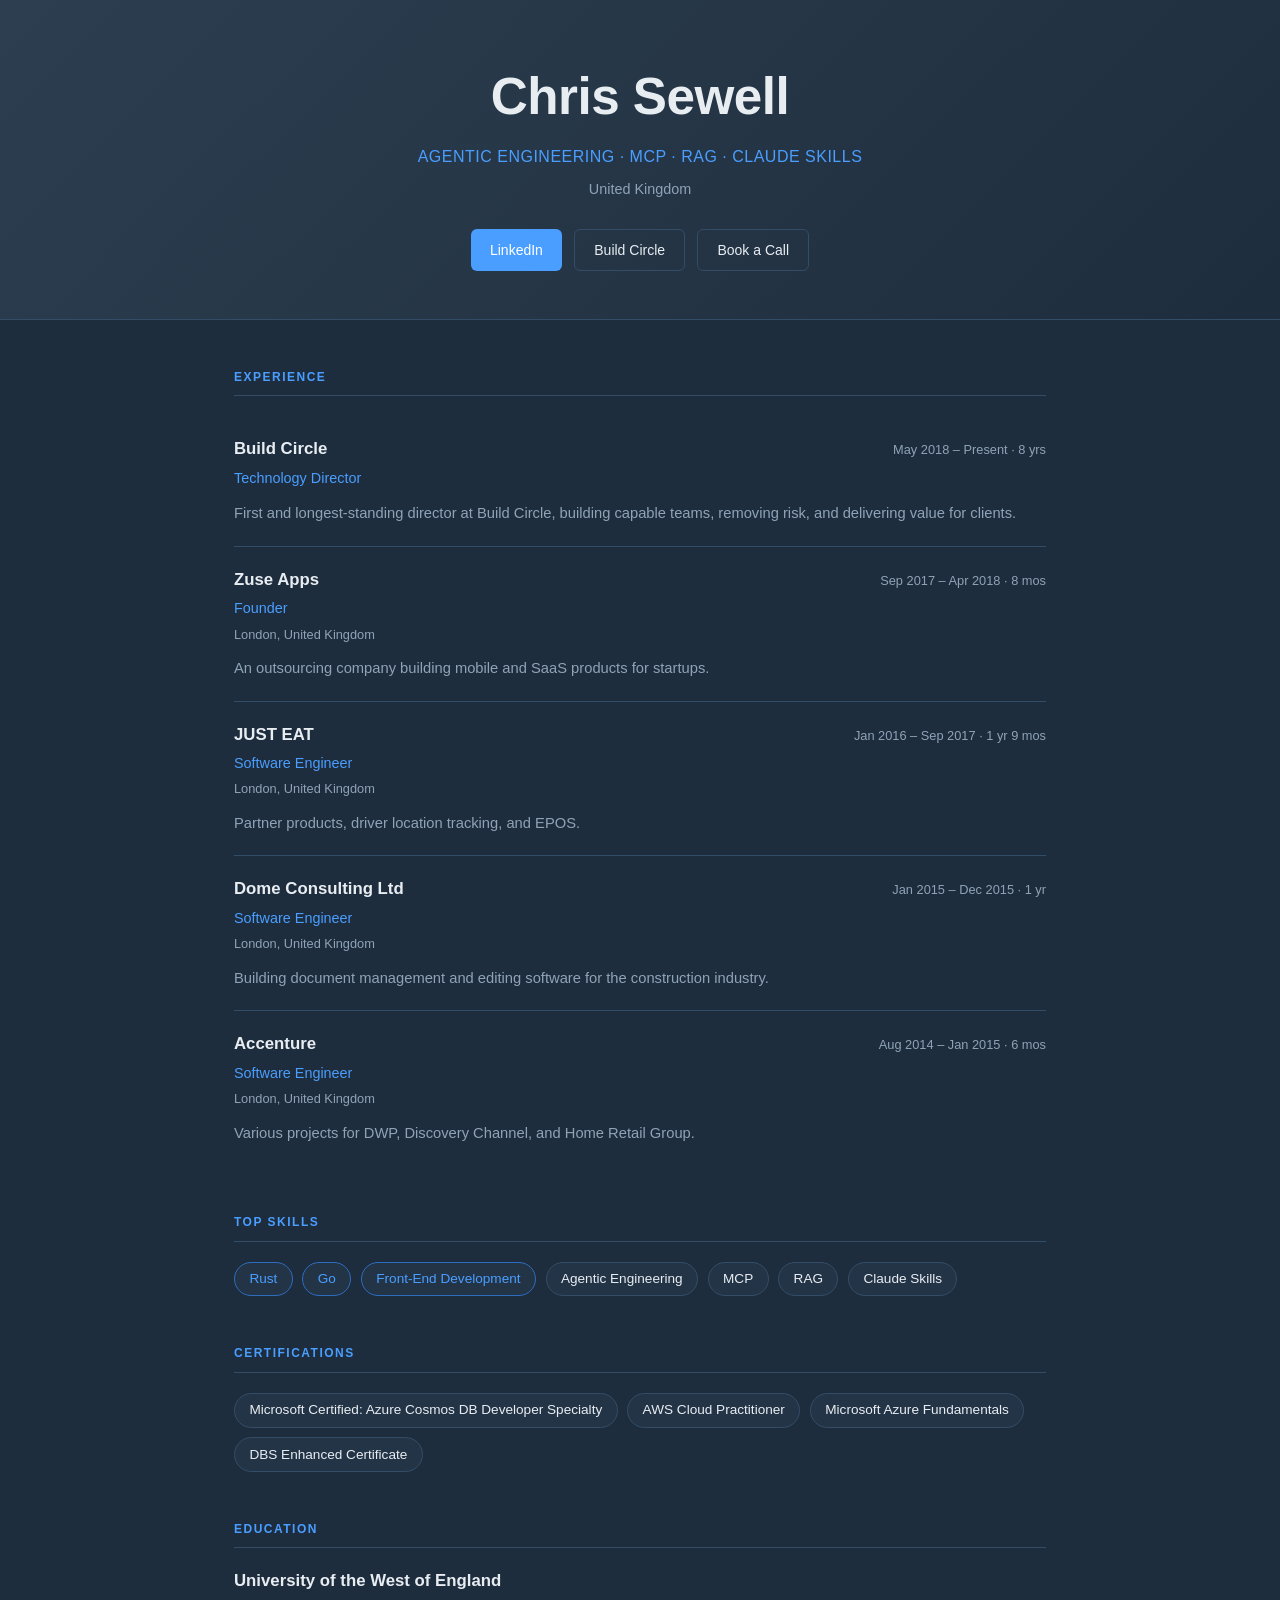
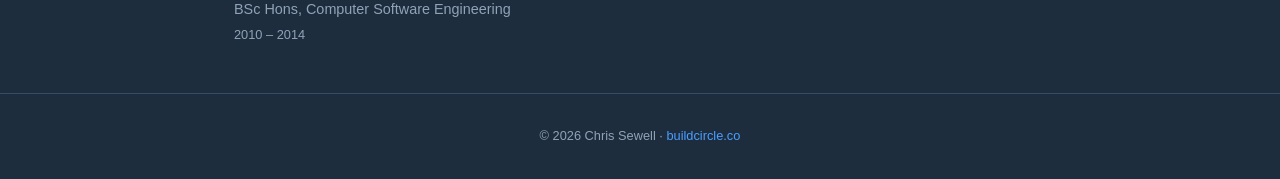
==== index.html @ fffa61bb "Add profile website and LinkedIn PDF Co-Authored-By: Claude Sonnet 4.6 <noreply@anthropic.com>" ====
<!DOCTYPE html>
<html lang="en">
<head>
  <meta charset="UTF-8" />
  <meta name="viewport" content="width=device-width, initial-scale=1.0" />
  <title>Chris Sewell</title>
  <style>
    :root {
      --navy: #1e2d3d;
      --navy-light: #2c3e50;
      --accent: #4a9eff;
      --accent-dim: #2d6dbf;
      --text: #e8edf2;
      --text-muted: #8fa3b8;
      --surface: #243447;
      --border: #334d66;
    }

    * { box-sizing: border-box; margin: 0; padding: 0; }

    body {
      font-family: -apple-system, BlinkMacSystemFont, 'Segoe UI', Roboto, sans-serif;
      background: var(--navy);
      color: var(--text);
      line-height: 1.6;
    }

    a { color: var(--accent); text-decoration: none; }
    a:hover { text-decoration: underline; }

    /* ── HEADER ── */
    header {
      background: linear-gradient(135deg, var(--navy-light) 0%, var(--navy) 100%);
      border-bottom: 1px solid var(--border);
      padding: 3.5rem 2rem 3rem;
      text-align: center;
    }

    header h1 {
      font-size: clamp(2rem, 5vw, 3.2rem);
      font-weight: 700;
      letter-spacing: -0.5px;
      margin-bottom: 0.4rem;
    }

    header .headline {
      font-size: 1rem;
      color: var(--accent);
      font-weight: 500;
      letter-spacing: 0.5px;
      text-transform: uppercase;
      margin-bottom: 0.5rem;
    }

    header .location {
      color: var(--text-muted);
      font-size: 0.9rem;
    }

    header .cta-row {
      display: flex;
      justify-content: center;
      gap: 0.75rem;
      flex-wrap: wrap;
      margin-top: 1.75rem;
    }

    .btn {
      display: inline-flex;
      align-items: center;
      gap: 0.4rem;
      padding: 0.55rem 1.2rem;
      border-radius: 6px;
      font-size: 0.875rem;
      font-weight: 500;
      transition: opacity 0.15s;
    }
    .btn:hover { opacity: 0.85; text-decoration: none; }
    .btn-primary { background: var(--accent); color: #fff; }
    .btn-outline { border: 1px solid var(--border); color: var(--text); background: transparent; }

    /* ── LAYOUT ── */
    main {
      max-width: 860px;
      margin: 0 auto;
      padding: 3rem 1.5rem;
      display: grid;
      gap: 3rem;
    }

    /* ── SECTION ── */
    section h2 {
      font-size: 0.75rem;
      font-weight: 600;
      letter-spacing: 1.5px;
      text-transform: uppercase;
      color: var(--accent);
      margin-bottom: 1.25rem;
      padding-bottom: 0.5rem;
      border-bottom: 1px solid var(--border);
    }

    /* ── EXPERIENCE ── */
    .job { display: grid; gap: 0.25rem; padding: 1.25rem 0; border-bottom: 1px solid var(--border); }
    .job:last-child { border-bottom: none; }

    .job-header { display: flex; justify-content: space-between; align-items: baseline; flex-wrap: wrap; gap: 0.25rem; }
    .job-company { font-size: 1.05rem; font-weight: 600; }
    .job-dates { font-size: 0.8rem; color: var(--text-muted); white-space: nowrap; }
    .job-title { color: var(--accent); font-size: 0.9rem; font-weight: 500; }
    .job-location { font-size: 0.8rem; color: var(--text-muted); }
    .job-desc { margin-top: 0.5rem; font-size: 0.92rem; color: var(--text-muted); }

    /* ── SKILLS / CERTS ── */
    .pill-grid {
      display: flex;
      flex-wrap: wrap;
      gap: 0.6rem;
    }

    .pill {
      background: var(--surface);
      border: 1px solid var(--border);
      border-radius: 100px;
      padding: 0.35rem 0.9rem;
      font-size: 0.85rem;
    }

    .pill.accent {
      border-color: var(--accent-dim);
      color: var(--accent);
    }

    /* ── EDUCATION ── */
    .edu { display: grid; gap: 0.2rem; }
    .edu-school { font-size: 1.05rem; font-weight: 600; }
    .edu-degree { color: var(--text-muted); font-size: 0.9rem; }
    .edu-dates { font-size: 0.8rem; color: var(--text-muted); }

    /* ── FOOTER ── */
    footer {
      text-align: center;
      padding: 2rem;
      font-size: 0.8rem;
      color: var(--text-muted);
      border-top: 1px solid var(--border);
    }

    @media (max-width: 500px) {
      .job-header { flex-direction: column; }
      .job-dates { margin-top: -0.1rem; }
    }
  </style>
</head>
<body>

<header>
  <h1>Chris Sewell</h1>
  <p class="headline">Agentic Engineering &middot; MCP &middot; RAG &middot; Claude Skills</p>
  <p class="location">United Kingdom</p>
  <div class="cta-row">
    <a class="btn btn-primary" href="https://www.linkedin.com/in/chrissewell2" target="_blank" rel="noopener">
      LinkedIn
    </a>
    <a class="btn btn-outline" href="https://www.buildcircle.co" target="_blank" rel="noopener">
      Build Circle
    </a>
    <a class="btn btn-outline" href="https://calendly.com/chris-sewellefe/30min" target="_blank" rel="noopener">
      Book a Call
    </a>
  </div>
</header>

<main>

  <!-- EXPERIENCE -->
  <section>
    <h2>Experience</h2>

    <div class="job">
      <div class="job-header">
        <span class="job-company">Build Circle</span>
        <span class="job-dates">May 2018 &ndash; Present &middot; 8 yrs</span>
      </div>
      <div class="job-title">Technology Director</div>
      <div class="job-desc">First and longest-standing director at Build Circle, building capable teams, removing risk, and delivering value for clients.</div>
    </div>

    <div class="job">
      <div class="job-header">
        <span class="job-company">Zuse Apps</span>
        <span class="job-dates">Sep 2017 &ndash; Apr 2018 &middot; 8 mos</span>
      </div>
      <div class="job-title">Founder</div>
      <div class="job-location">London, United Kingdom</div>
      <div class="job-desc">An outsourcing company building mobile and SaaS products for startups.</div>
    </div>

    <div class="job">
      <div class="job-header">
        <span class="job-company">JUST EAT</span>
        <span class="job-dates">Jan 2016 &ndash; Sep 2017 &middot; 1 yr 9 mos</span>
      </div>
      <div class="job-title">Software Engineer</div>
      <div class="job-location">London, United Kingdom</div>
      <div class="job-desc">Partner products, driver location tracking, and EPOS.</div>
    </div>

    <div class="job">
      <div class="job-header">
        <span class="job-company">Dome Consulting Ltd</span>
        <span class="job-dates">Jan 2015 &ndash; Dec 2015 &middot; 1 yr</span>
      </div>
      <div class="job-title">Software Engineer</div>
      <div class="job-location">London, United Kingdom</div>
      <div class="job-desc">Building document management and editing software for the construction industry.</div>
    </div>

    <div class="job">
      <div class="job-header">
        <span class="job-company">Accenture</span>
        <span class="job-dates">Aug 2014 &ndash; Jan 2015 &middot; 6 mos</span>
      </div>
      <div class="job-title">Software Engineer</div>
      <div class="job-location">London, United Kingdom</div>
      <div class="job-desc">Various projects for DWP, Discovery Channel, and Home Retail Group.</div>
    </div>
  </section>

  <!-- SKILLS -->
  <section>
    <h2>Top Skills</h2>
    <div class="pill-grid">
      <span class="pill accent">Rust</span>
      <span class="pill accent">Go</span>
      <span class="pill accent">Front-End Development</span>
      <span class="pill">Agentic Engineering</span>
      <span class="pill">MCP</span>
      <span class="pill">RAG</span>
      <span class="pill">Claude Skills</span>
    </div>
  </section>

  <!-- CERTIFICATIONS -->
  <section>
    <h2>Certifications</h2>
    <div class="pill-grid">
      <span class="pill">Microsoft Certified: Azure Cosmos DB Developer Specialty</span>
      <span class="pill">AWS Cloud Practitioner</span>
      <span class="pill">Microsoft Azure Fundamentals</span>
      <span class="pill">DBS Enhanced Certificate</span>
    </div>
  </section>

  <!-- EDUCATION -->
  <section>
    <h2>Education</h2>
    <div class="edu">
      <div class="edu-school">University of the West of England</div>
      <div class="edu-degree">BSc Hons, Computer Software Engineering</div>
      <div class="edu-dates">2010 &ndash; 2014</div>
    </div>
  </section>

</main>

<footer>
  &copy; 2026 Chris Sewell &middot; <a href="https://www.buildcircle.co">buildcircle.co</a>
</footer>

</body>
</html>
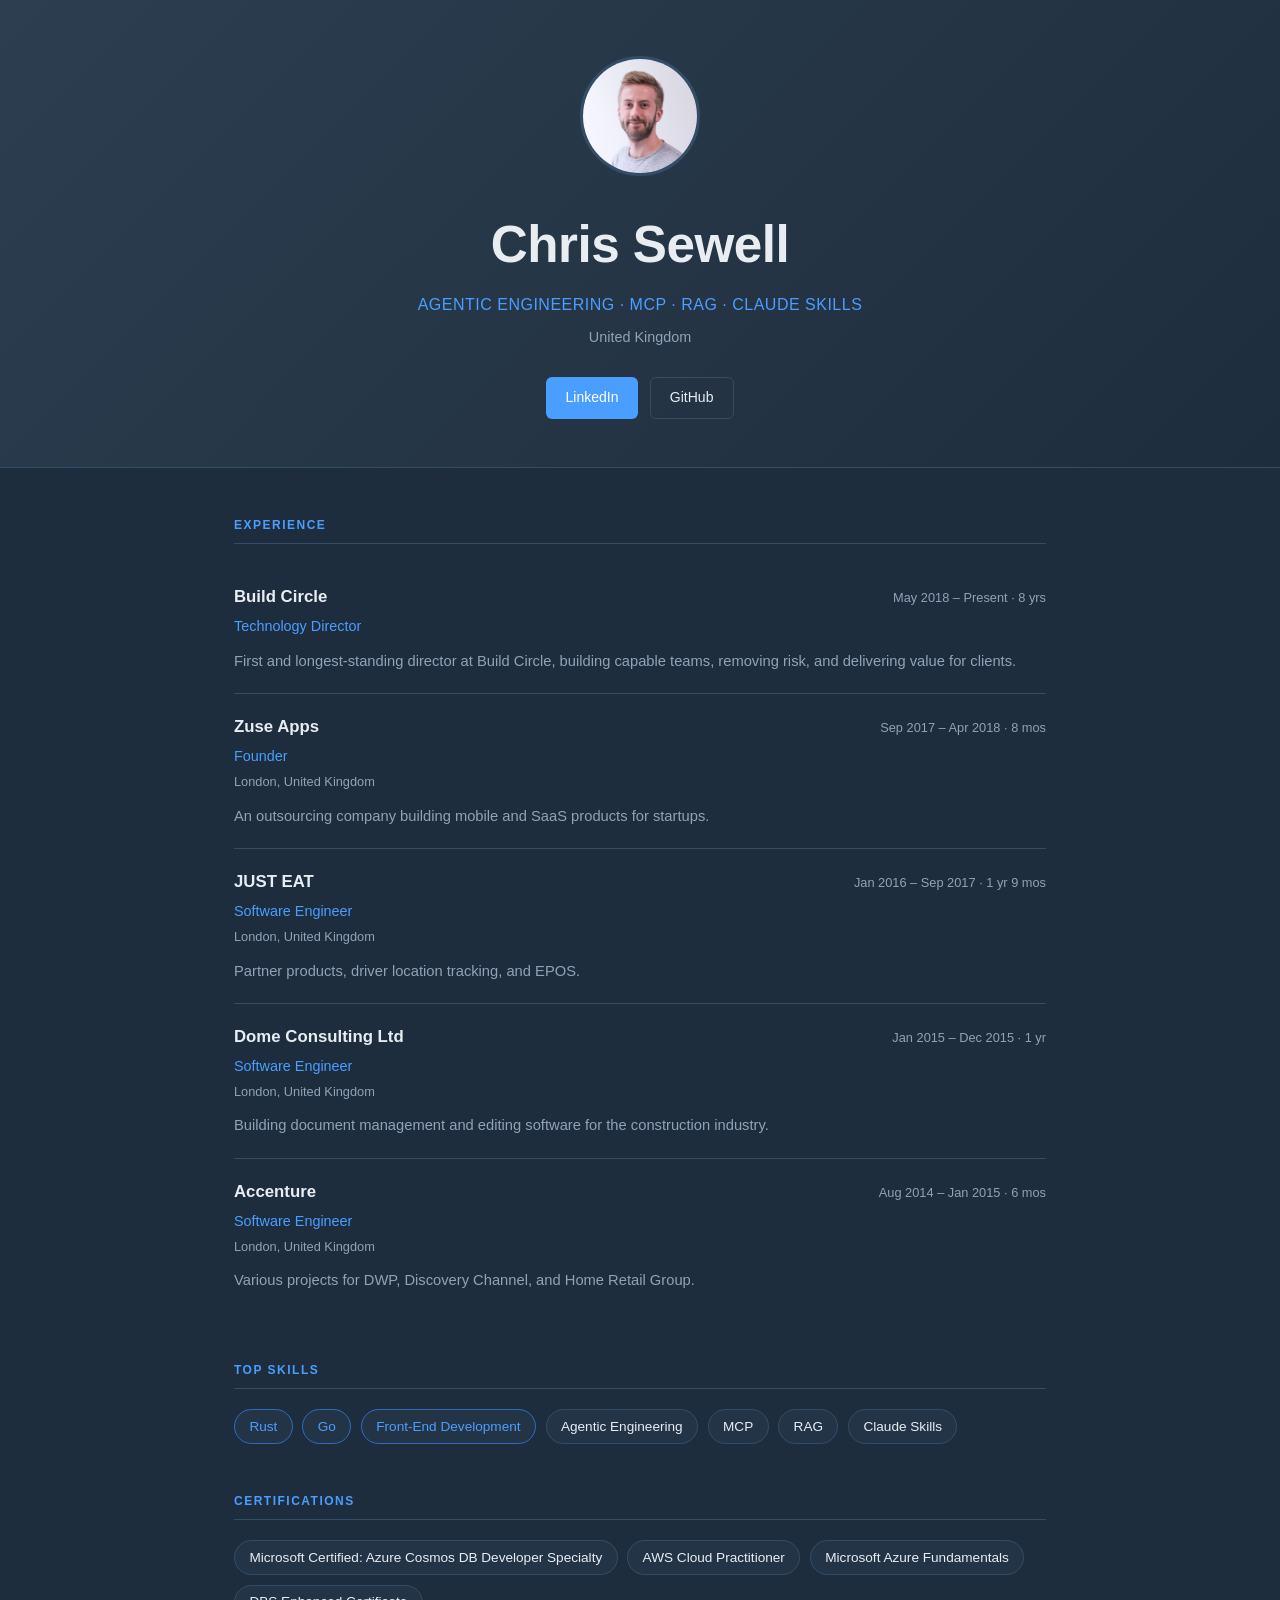
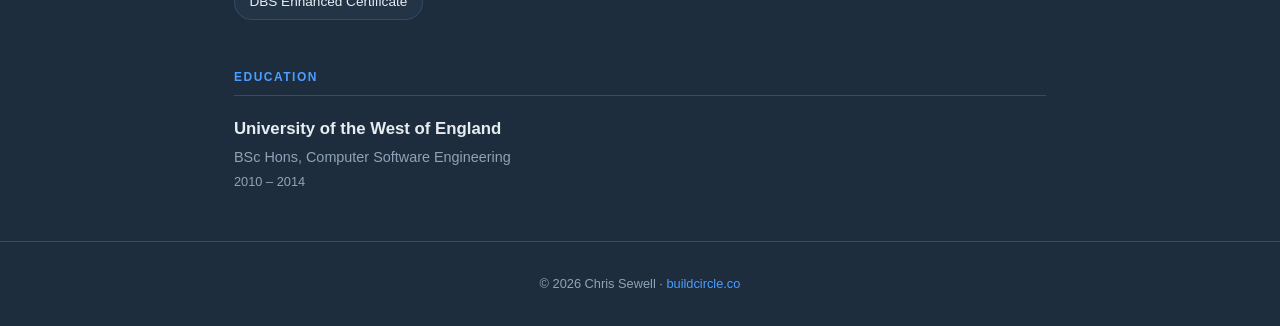
==== commit 5b4b7f1b: "Add profile photo, GitHub link; remove Build Circle and Calendly buttons Co-Authored-By: Claude Sonn" ====
--- a/index.html
+++ b/index.html
@@ -36,6 +36,15 @@
       text-align: center;
     }
 
+    header .avatar {
+      width: 120px;
+      height: 120px;
+      border-radius: 50%;
+      object-fit: cover;
+      border: 3px solid var(--border);
+      margin-bottom: 1.25rem;
+    }
+
     header h1 {
       font-size: clamp(2rem, 5vw, 3.2rem);
       font-weight: 700;
@@ -155,6 +164,7 @@
 <body>
 
 <header>
+  <img class="avatar" src="1561463180782.jpeg" alt="Chris Sewell" />
   <h1>Chris Sewell</h1>
   <p class="headline">Agentic Engineering &middot; MCP &middot; RAG &middot; Claude Skills</p>
   <p class="location">United Kingdom</p>
@@ -162,11 +172,8 @@
     <a class="btn btn-primary" href="https://www.linkedin.com/in/chrissewell2" target="_blank" rel="noopener">
       LinkedIn
     </a>
-    <a class="btn btn-outline" href="https://www.buildcircle.co" target="_blank" rel="noopener">
-      Build Circle
-    </a>
-    <a class="btn btn-outline" href="https://calendly.com/chris-sewellefe/30min" target="_blank" rel="noopener">
-      Book a Call
+    <a class="btn btn-outline" href="https://github.com/jabba2324" target="_blank" rel="noopener">
+      GitHub
     </a>
   </div>
 </header>
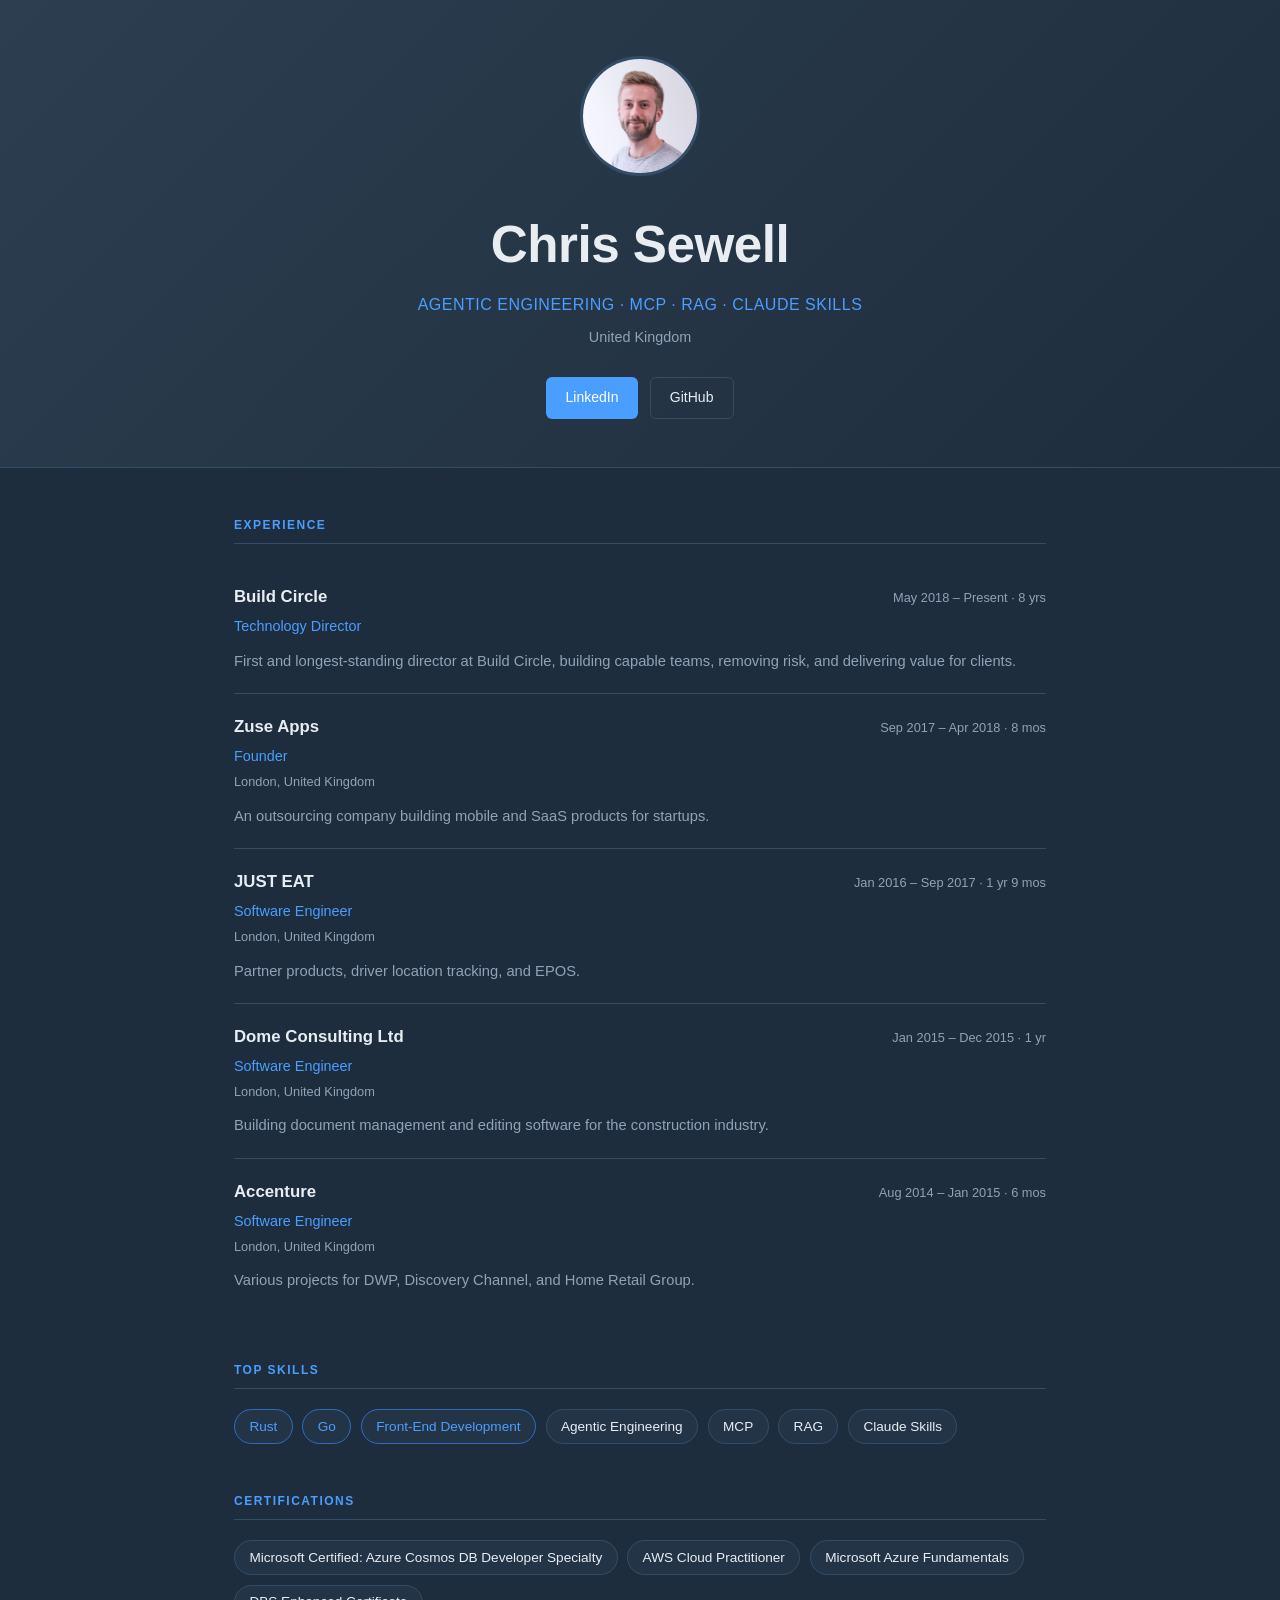
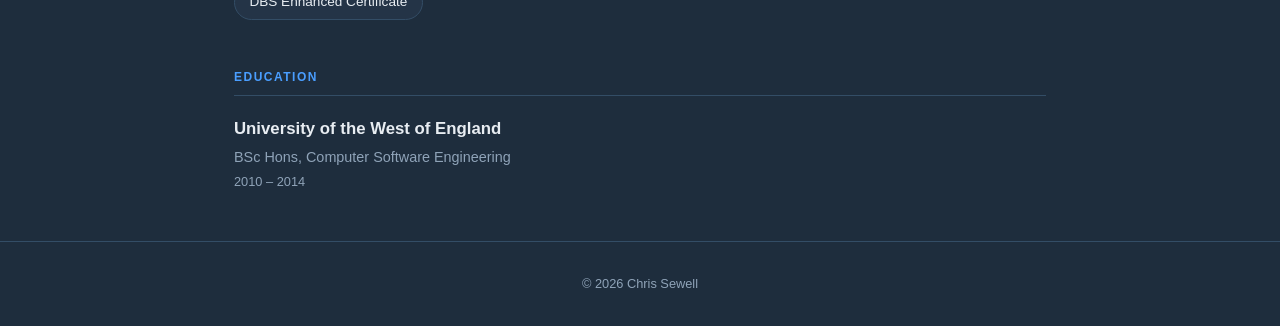
==== commit 7800eb5b: "Remove Build Circle link from footer Co-Authored-By: Claude Sonnet 4.6 <noreply@anthropic.com>" ====
--- a/index.html
+++ b/index.html
@@ -3,7 +3,64 @@
 <head>
   <meta charset="UTF-8" />
   <meta name="viewport" content="width=device-width, initial-scale=1.0" />
-  <title>Chris Sewell</title>
+
+  <!-- Primary SEO -->
+  <title>Chris Sewell — Agentic Engineering, MCP &amp; RAG | Technology Director</title>
+  <meta name="description" content="Chris Sewell is a Technology Director and Agentic Engineering specialist based in the UK, with expertise in MCP, RAG, Rust, Go, and AI-driven product development." />
+  <meta name="author" content="Chris Sewell" />
+  <meta name="robots" content="index, follow" />
+  <link rel="canonical" href="https://chrissewell.net/" />
+
+  <!-- Open Graph (WhatsApp, Facebook, LinkedIn previews) -->
+  <meta property="og:type" content="profile" />
+  <meta property="og:url" content="https://chrissewell.net/" />
+  <meta property="og:title" content="Chris Sewell — Agentic Engineering &amp; Technology Director" />
+  <meta property="og:description" content="Technology Director and Agentic Engineering specialist. Expert in MCP, RAG, Rust, Go, and AI-driven product development. Based in the UK." />
+  <meta property="og:image" content="https://chrissewell.net/1561463180782.jpeg" />
+  <meta property="og:image:width" content="800" />
+  <meta property="og:image:height" content="800" />
+  <meta property="og:image:alt" content="Chris Sewell" />
+  <meta property="og:locale" content="en_GB" />
+  <meta property="og:site_name" content="Chris Sewell" />
+  <meta property="profile:first_name" content="Chris" />
+  <meta property="profile:last_name" content="Sewell" />
+
+  <!-- Twitter / X Card -->
+  <meta name="twitter:card" content="summary" />
+  <meta name="twitter:title" content="Chris Sewell — Agentic Engineering &amp; Technology Director" />
+  <meta name="twitter:description" content="Technology Director and Agentic Engineering specialist. Expert in MCP, RAG, Rust, Go, and AI-driven product development." />
+  <meta name="twitter:image" content="https://chrissewell.net/1561463180782.jpeg" />
+  <meta name="twitter:image:alt" content="Chris Sewell" />
+
+  <!-- Structured Data (Google rich results) -->
+  <script type="application/ld+json">
+  {
+    "@context": "https://schema.org",
+    "@type": "Person",
+    "name": "Chris Sewell",
+    "url": "https://chrissewell.net",
+    "image": "https://chrissewell.net/1561463180782.jpeg",
+    "jobTitle": "Technology Director",
+    "worksFor": {
+      "@type": "Organization",
+      "name": "Build Circle",
+      "url": "https://www.buildcircle.co"
+    },
+    "alumniOf": {
+      "@type": "CollegeOrUniversity",
+      "name": "University of the West of England"
+    },
+    "address": {
+      "@type": "PostalAddress",
+      "addressCountry": "GB"
+    },
+    "sameAs": [
+      "https://www.linkedin.com/in/chrissewell2",
+      "https://github.com/jabba2324"
+    ],
+    "knowsAbout": ["Agentic Engineering", "MCP", "RAG", "Rust", "Go", "Front-End Development", "AI"]
+  }
+  </script>
   <style>
     :root {
       --navy: #1e2d3d;
@@ -272,7 +329,7 @@
 </main>
 
 <footer>
-  &copy; 2026 Chris Sewell &middot; <a href="https://www.buildcircle.co">buildcircle.co</a>
+  &copy; 2026 Chris Sewell
 </footer>
 
 </body>
